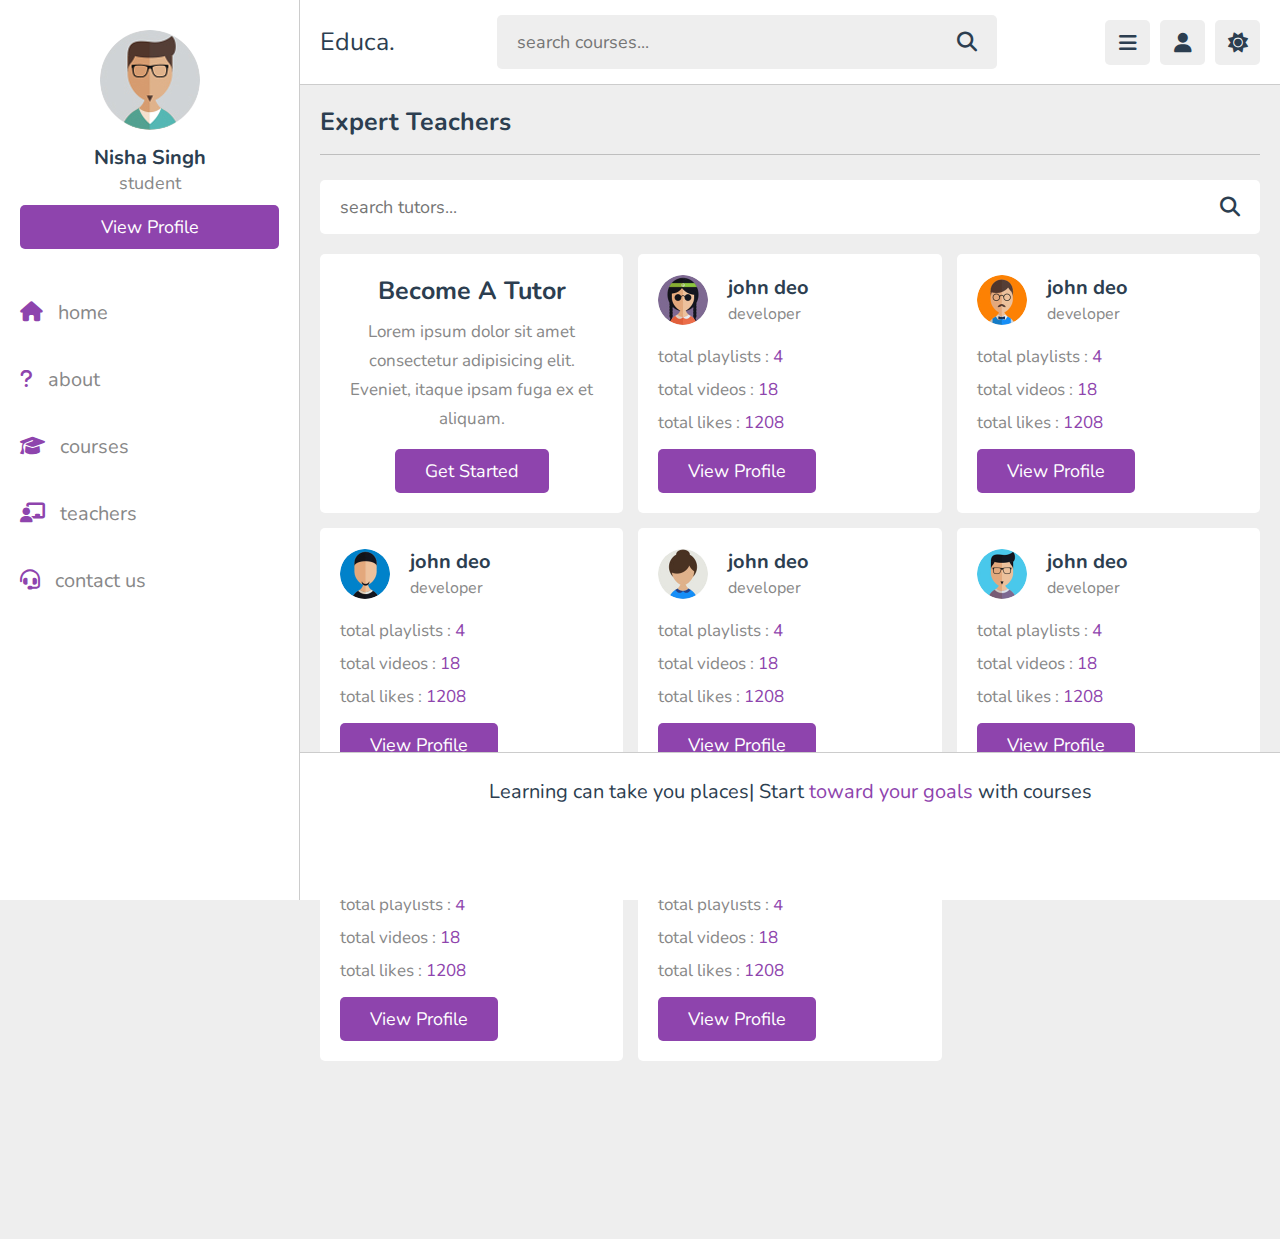
==== teachers.html @ 36679d9e "first commit" ====
<!DOCTYPE html>
<html lang="en">
<head>
   <meta charset="UTF-8">
   <meta http-equiv="X-UA-Compatible" content="IE=edge">
   <meta name="viewport" content="width=device-width, initial-scale=1.0">
   <title>teachers</title>

   <!-- font awesome cdn link  -->
   <link rel="stylesheet" href="https://cdnjs.cloudflare.com/ajax/libs/font-awesome/6.1.2/css/all.min.css">

   <!-- custom css file link  -->
   <link rel="stylesheet" href="css/style.css">

</head>
<body>

<header class="header">
   
   <section class="flex">

      <a href="home.html" class="logo">Educa.</a>

      <form action="search.html" method="post" class="search-form">
         <input type="text" name="search_box" required placeholder="search courses..." maxlength="100">
         <button type="submit" class="fas fa-search"></button>
      </form>

      <div class="icons">
         <div id="menu-btn" class="fas fa-bars"></div>
         <div id="search-btn" class="fas fa-search"></div>
         <div id="user-btn" class="fas fa-user"></div>
         <div id="toggle-btn" class="fas fa-sun"></div>
      </div>

      <div class="profile">
         <img src="images/pic-1.jpg" class="image" alt="">
         <h3 class="name">Nisha Singh</h3>
         <p class="role">student</p>
         <a href="profile.html" class="btn">view profile</a>
         <div class="flex-btn">
            <a href="login.html" class="option-btn">login</a>
            <a href="register.html" class="option-btn">register</a>
         </div>
      </div>

   </section>

</header>   

<div class="side-bar">

   <div id="close-btn">
      <i class="fas fa-times"></i>
   </div>

   <div class="profile">
      <img src="images/pic-1.jpg" class="image" alt="">
      <h3 class="name">Nisha Singh</h3>
      <p class="role">student</p>
      <a href="profile.html" class="btn">view profile</a>
   </div>

   <nav class="navbar">
      <a href="home.html"><i class="fas fa-home"></i><span>home</span></a>
      <a href="about.html"><i class="fas fa-question"></i><span>about</span></a>
      <a href="courses.html"><i class="fas fa-graduation-cap"></i><span>courses</span></a>
      <a href="teachers.html"><i class="fas fa-chalkboard-user"></i><span>teachers</span></a>
      <a href="contact.html"><i class="fas fa-headset"></i><span>contact us</span></a>
   </nav>

</div>

<section class="teachers">

   <h1 class="heading">expert teachers</h1>

   <form action="" method="post" class="search-tutor">
      <input type="text" name="search_box" placeholder="search tutors..." required maxlength="100">
      <button type="submit" class="fas fa-search" name="search_tutor"></button>
   </form>

   <div class="box-container">

      <div class="box offer">
         <h3>become a tutor</h3>
         <p>Lorem ipsum dolor sit amet consectetur adipisicing elit. Eveniet, itaque ipsam fuga ex et aliquam.</p>
         <a href="register.html" class="inline-btn">get started</a>
      </div>

      <div class="box">
         <div class="tutor">
            <img src="images/pic-2.jpg" alt="">
            <div>
               <h3>john deo</h3>
               <span>developer</span>
            </div>
         </div>
         <p>total playlists : <span>4</span></p>
         <p>total videos : <span>18</span></p>
         <p>total likes : <span>1208</span></p>
         <a href="teacher_profile.html" class="inline-btn">view profile</a>
      </div>

      <div class="box">
         <div class="tutor">
            <img src="images/pic-3.jpg" alt="">
            <div>
               <h3>john deo</h3>
               <span>developer</span>
            </div>
         </div>
         <p>total playlists : <span>4</span></p>
         <p>total videos : <span>18</span></p>
         <p>total likes : <span>1208</span></p>
         <a href="teacher_profile.html" class="inline-btn">view profile</a>
      </div>

      <div class="box">
         <div class="tutor">
            <img src="images/pic-4.jpg" alt="">
            <div>
               <h3>john deo</h3>
               <span>developer</span>
            </div>
         </div>
         <p>total playlists : <span>4</span></p>
         <p>total videos : <span>18</span></p>
         <p>total likes : <span>1208</span></p>
         <a href="teacher_profile.html" class="inline-btn">view profile</a>
      </div>

      <div class="box">
         <div class="tutor">
            <img src="images/pic-5.jpg" alt="">
            <div>
               <h3>john deo</h3>
               <span>developer</span>
            </div>
         </div>
         <p>total playlists : <span>4</span></p>
         <p>total videos : <span>18</span></p>
         <p>total likes : <span>1208</span></p>
         <a href="teacher_profile.html" class="inline-btn">view profile</a>
      </div>

      <div class="box">
         <div class="tutor">
            <img src="images/pic-6.jpg" alt="">
            <div>
               <h3>john deo</h3>
               <span>developer</span>
            </div>
         </div>
         <p>total playlists : <span>4</span></p>
         <p>total videos : <span>18</span></p>
         <p>total likes : <span>1208</span></p>
         <a href="teacher_profile.html" class="inline-btn">view profile</a>
      </div>

      <div class="box">
         <div class="tutor">
            <img src="images/pic-7.jpg" alt="">
            <div>
               <h3>john deo</h3>
               <span>developer</span>
            </div>
         </div>
         <p>total playlists : <span>4</span></p>
         <p>total videos : <span>18</span></p>
         <p>total likes : <span>1208</span></p>
         <a href="teacher_profile.html" class="inline-btn">view profile</a>
      </div>

      <div class="box">
         <div class="tutor">
            <img src="images/pic-8.jpg" alt="">
            <div>
               <h3>john deo</h3>
               <span>developer</span>
            </div>
         </div>
         <p>total playlists : <span>4</span></p>
         <p>total videos : <span>18</span></p>
         <p>total likes : <span>1208</span></p>
         <a href="teacher_profile.html" class="inline-btn">view profile</a>
      </div>

   </div>

</section>


<footer class="footer">

   Learning can take you places| Start <span> toward your goals</span> with courses
</footer>

<!-- custom js file link  -->
<script src="js/script.js"></script>

   
</body>
</html>
---- css/style.css ----
@import url('https://fonts.googleapis.com/css2?family=Nunito:wght@200;300;400;500;600;700&display=swap');

:root{
   --main-color:#8e44ad;
   --red:#e74c3c;
   --orange:#f39c12;
   --light-color:#888;
   --light-bg:#eee;
   --black:#2c3e50;
   --white:#fff;
   --border:.1rem solid rgba(0,0,0,.2);
}

*{
   font-family: 'Nunito', sans-serif;
   margin:0; padding:0;
   box-sizing: border-box;
   outline: none; border:none;
   text-decoration: none;
}

*::selection{
   background-color: var(--main-color);
   color:#fff;
}

html{
   font-size: 62.5%;
   overflow-x: hidden;
}

html::-webkit-scrollbar{
   width: 1rem;
   height: .5rem;
}

html::-webkit-scrollbar-track{
   background-color: transparent;
}

html::-webkit-scrollbar-thumb{
   background-color: var(--main-color);
}

body{
   background-color: var(--light-bg);
   padding-left: 30rem;
}

body.dark{
   --light-color:#aaa;
   --light-bg:#333;
   --black:#fff;
   --white:#222;
   --border:.1rem solid rgba(255,255,255,.2);
}

body.active{
   padding-left: 0;
}

section{
   padding:2rem;
   margin: 0 auto;
   max-width: 1200px;
}

.heading{
   font-size: 2.5rem;
   color:var(--black);
   margin-bottom: 2.5rem;
   border-bottom: var(--border);
   padding-bottom: 1.5rem;
   text-transform: capitalize;
}

.inline-btn,
.inline-option-btn,
.inline-delete-btn,
.btn,
.delete-btn,
.option-btn{
   border-radius: .5rem;
   color:#fff;
   font-size: 1.8rem;
   cursor: pointer;
   text-transform: capitalize;
   padding:1rem 3rem;
   text-align: center;
   margin-top: 1rem;
}

.btn,
.delete-btn,
.option-btn{
   display: block;
   width: 100%;
}

.inline-btn,
.inline-option-btn,
.inline-delete-btn{
   display: inline-block;
}

.btn,
.inline-btn{
   background-color: var(--main-color);
}

.option-btn,
.inline-option-btn{
   background-color:var(--orange);
}

.delete-btn,
.inline-delete-btn{
   background-color: var(--red);
}

.inline-btn:hover,
.inline-option-btn:hover,
.inline-delete-btn:hover,
.btn:hover,
.delete-btn:hover,
.option-btn:hover{
   background-color: var(--black);
   color: var(--white);
}

.flex-btn{
   display: flex;
   gap: 1rem;
}

.header{
   position: sticky;
   top:0; left:0; right: 0;
   background-color: var(--white);
   z-index: 1000;
   border-bottom: var(--border);
}

.header .flex{
   display: flex;
   align-items: center;
   justify-content: space-between;
   position: relative;
   padding: 1.5rem 2rem;
}

.header .flex .logo{
   font-size: 2.5rem;
   color: var(--black);
}

.header .flex .search-form{
   width: 50rem;
   border-radius: .5rem;
   background-color: var(--light-bg);
   padding:1.5rem 2rem;
   display: flex;
   gap:2rem;

}

.header .flex .search-form input{
   width: 100%;
   font-size: 1.8rem;
   color:var(--black);
   background:none;
}

.header .flex .search-form button{
   background:none;
   font-size: 2rem;
   cursor: pointer;
   color:var(--black);
}

.header .flex .search-form button:hover{
   color: var(--main-color);
}

.header .flex .icons div{
   font-size: 2rem;
   color:var(--black);
   background-color: var(--light-bg);
   border-radius: .5rem;
   height: 4.5rem;
   width: 4.5rem;
   line-height: 4.5rem;
   cursor: pointer;
   text-align: center;
   margin-left: .7rem;
}

.header .flex .icons div:hover{
   background-color: var(--black);
   color:var(--white);
}

.header .flex .profile{
   position: absolute;
   top:120%; right: 2rem;
   background-color: var(--white);
   border-radius: .5rem;
   padding: 1.5rem;
   text-align: center;
   overflow: hidden;
   transform-origin: top right;
   transform: scale(0);
   transition: .2s linear;
   width: 30rem;
}

.header .flex .profile.active{
   transform: scale(1);
}

.header .flex .profile .image{
   height: 10rem;
   width: 10rem;
   border-radius: 50%;
   object-fit: contain;
   margin-bottom: 1rem;
}

.header .flex .profile .name{
   font-size: 2rem;
   color:var(--black);
   overflow: hidden;
   text-overflow: ellipsis;
   white-space: nowrap;
}

.header .flex .profile .role{
   font-size: 1.8rem;
   color: var(--light-color);
}

#search-btn{
   display: none;
}

.side-bar{
   position: fixed;
   top: 0; left: 0;
   width: 30rem;
   background-color: var(--white);
   height: 100vh;
   border-right: var(--border);
   z-index: 1200;
}

.side-bar #close-btn{
   text-align: right;
   padding: 2rem;
   display: none;
}

.side-bar #close-btn i{
   text-align: right;
   font-size: 2.5rem;
   background:var(--red);
   border-radius: .5rem;
   color:var(--white);
   cursor: pointer;
   height: 4.5rem;
   width: 4.5rem;
   line-height: 4.5rem;
   text-align: center;
}

.side-bar #close-btn i:hover{
   background-color: var(--black);
}

.side-bar .profile{
   padding:3rem 2rem;
   text-align: center;
}

.side-bar .profile .image{
   height: 10rem;
   width: 10rem;
   border-radius: 50%;
   object-fit: contain;
   margin-bottom: 1rem;
}

.side-bar .profile .name{
   font-size: 2rem;
   color:var(--black);
   overflow: hidden;
   text-overflow: ellipsis;
   white-space: nowrap;
}

.side-bar .profile .role{
   font-size: 1.8rem;
   color: var(--light-color);
}

.side-bar .navbar a{
   display: block;
   padding: 2rem;
   font-size: 2rem;
}

.side-bar .navbar a i{
   margin-right: 1.5rem;
   color:var(--main-color);
   transition: .2s linear;
}

.side-bar .navbar a span{
   color:var(--light-color);
}

.side-bar .navbar a:hover{
   background-color: var(--light-bg);
}

.side-bar .navbar a:hover i{
   margin-right: 2.5rem;
}

.side-bar.active{
   left: -30rem;
}

.home-grid .box-container{
   display: grid;
   grid-template-columns: repeat(auto-fit, 27.5rem);
   gap:1.5rem;
   justify-content: center;
   align-items: flex-start;
}

.home-grid .box-container .box{
   background-color: var(--white);
   border-radius: .5rem;
   padding:2rem;
}

.home-grid .box-container .box .title{
   font-size: 2rem;
   color: var(--black);
   text-transform: capitalize;
}

.home-grid .box-container .box .flex{
   display: flex;
   flex-wrap: wrap;
   gap: 1.5rem;
   margin-top: 2rem;
}

.home-grid .box-container .flex a{
   background-color: var(--light-bg);
   border-radius: .5rem;
   padding: 1rem 1.5rem;
   font-size: 1.5rem;
}

.home-grid .box-container .flex a i{
   margin-right: 1rem;
   color:var(--black);
}

.home-grid .box-container .flex a span{
   color:var(--light-color);
}

.home-grid .box-container .flex a:hover{
   background-color: var(--black);
}

.home-grid .box-container .flex a:hover span{
   color:var(--white);
}

.home-grid .box-container .flex a:hover i{
   color:var(--white);
}

.home-grid .box-container .tutor{
   padding: 1rem 0;
   font-size: 1.8rem;
   color:var(--light-color);
   line-height: 2;
}

.home-grid .box-container .likes{
   color:var(--light-color);
   font-size: 1.7rem;
   margin-top: 1.5rem;
}

.home-grid .box-container .likes span{
   color:var(--main-color);
}

.about .row{
   display: flex;
   align-items: center;
   flex-wrap: wrap;
   gap:1.5rem;
}

.about .row .image{
   flex: 1 1 40rem;
}

.about .row .image img{
   width: 100%;
   height: 50rem;
}

.about .row .content{
   flex: 1 1 40rem;
}

.about .row .content p{
   font-size: 1.7rem;
   line-height: 2;
   color: var(--light-color);
   padding: 1rem 0;
}

.about .row .content h3{
   font-size: 3rem;
   color:var(--black);
   text-transform: capitalize;
}

.about .box-container{
   display: grid;
   grid-template-columns: repeat(auto-fit, minmax(27rem, 1fr));
   gap:1.5rem;
   justify-content: center;
   align-items: flex-start;
   margin-top: 3rem;
}

.about .box-container .box{
   border-radius: .5rem;
   background-color: var(--white);
   padding: 2rem;
   display: flex;
   align-items: center;
   gap: 2.5rem;
}

.about .box-container .box i{
   font-size: 4rem;
   color: var(--main-color);
}

.about .box-container .box h3{
   font-size: 2.5rem;
   color: var(--black);
   margin-bottom: .3rem;
}

.about .box-container .box p{
   font-size: 1.7rem;
   color:var(--light-color);
}

.reviews .box-container{
   display: grid;
   grid-template-columns: repeat(auto-fit, minmax(30rem, 1fr));
   gap:1.5rem;
   justify-content: center;
   align-items: flex-start;
}

.reviews .box-container .box{
   border-radius: .5rem;
   background-color: var(--white);
   padding: 2rem;
}

.reviews .box-container .box p{
   line-height: 1.7;
   font-size: 1.7rem;
   color: var(--light-color);
}

.reviews .box-container .box .student{
   margin-top: 2rem;
   display: flex;
   align-items: center;
   gap: 1.5rem;
}

.reviews .box-container .box .student img{
   height: 5rem;
   width: 5rem;
   object-fit: cover;
   border-radius: 50%;
}

.reviews .box-container .box .student h3{
   font-size: 2rem;
   color: var(--black);
   margin-bottom: .3rem;
}

.reviews .box-container .box .student .stars{
   font-size: 1.5rem;
   color:var(--orange);
}

.courses .box-container{
   display: grid;
   grid-template-columns: repeat(auto-fit, minmax(30rem, 1fr));
   gap:1.5rem;
   justify-content: center;
   align-items: flex-start;
}

.courses .box-container .box{
   border-radius: .5rem;
   background-color: var(--white);
   padding: 2rem;
}

.courses .box-container .box .tutor{
   display: flex;
   align-items: center;
   gap: 1.5rem;
   margin-bottom: 2.5rem;
}

.courses .box-container .box .tutor img{
   height: 5rem;
   width: 5rem;
   border-radius: 50%;
   object-fit: cover;
}

.courses .box-container .box .tutor h3{
   font-size: 1.8rem;
   color: var(--black);
   margin-bottom: .2rem;
}

.courses .box-container .box .tutor span{
   font-size: 1.3rem;
   color:var(--light-color);
}

.courses .box-container .box .thumb{
   position: relative;
}

.courses .box-container .box .thumb span{
   position: absolute;
   top:1rem; left: 1rem;
   border-radius: .5rem;
   padding: .5rem 1.5rem;
   background-color: rgba(0,0,0,.3);
   color: #fff;
   font-size: 1.5rem;
}

.courses .box-container .box .thumb img{
   width: 100%;
   height: 20rem;
   object-fit: cover;
   border-radius: .5rem;
}

.courses .box-container .box .title{
   font-size: 2rem;
   color: var(--black);
   padding-bottom: .5rem;
   padding-top: 1rem;
}

.courses .more-btn{
   text-align: center;
   margin-top: 2rem;
}

.playlist-details .row{
   display: flex;
   align-items: flex-end;
   gap:3rem;
   flex-wrap: wrap;
   background-color: var(--white);
   padding: 2rem;
}

.playlist-details .row .column{
   flex: 1 1 40rem;
}

.playlist-details .row .column .save-playlist{
   margin-bottom: 1.5rem;
}

.playlist-details .row .column .save-playlist button{
   border-radius: .5rem;
   background-color: var(--light-bg);
   padding:1rem 1.5rem;
   cursor: pointer;
}

.playlist-details .row .column .save-playlist button i{
   font-size: 2rem;
   color:var(--black);
   margin-right: .8rem;
}

.playlist-details .row .column .save-playlist button span{
   font-size: 1.8rem;
   color:var(--light-color);
}

.playlist-details .row .column .save-playlist button:hover{
   background-color: var(--black);
}

.playlist-details .row .column .save-playlist button:hover i{
   color:var(--white);
}

.playlist-details .row .column .save-playlist button:hover span{
   color:var(--white);
}

.playlist-details .row .column .thumb{
   position: relative;
}

.playlist-details .row .column .thumb span{
   font-size: 1.8rem;
   color: #fff;
   background-color: rgba(0,0,0,.3);
   border-radius: .5rem;
   position: absolute;
   top: 1rem; left: 1rem;
   padding: .5rem 1.5rem;
}

.playlist-details .row .column .thumb img{
   height: 30rem;
   width: 100%;
   object-fit: cover;
   border-radius: .5rem;
}

.playlist-details .row .column .tutor{
   display: flex;
   align-items: center;
   gap: 2rem;
   margin-bottom: 2rem;
}

.playlist-details .row .column .tutor img{
   height: 7rem;
   width: 7rem;
   border-radius: 50%;
   object-fit: cover;
}

.playlist-details .row .column .tutor h3{
   font-size: 2rem;
   color:var(--black);
   margin-bottom: .2rem;
}

.playlist-details .row .column .tutor span{
   font-size: 1.5rem;
   color: var(--light-color);
}

.playlist-details .row .column .details h3{
   font-size: 2rem;
   color: var(--black);
   text-transform: capitalize;
}

.playlist-details .row .column .details p{
   padding: 1rem 0;
   line-height: 2;
   font-size: 1.8rem;
   color: var(--light-color);
}

.playlist-videos .box-container{
   display: grid;
   grid-template-columns: repeat(auto-fit, minmax(30rem, 1fr));
   gap:1.5rem;
   justify-content: center;
   align-items: flex-start;
}

.playlist-videos .box-container .box{
   background-color: var(--white);
   border-radius: .5rem;
   padding: 2rem;
   position: relative;
}

.playlist-videos .box-container .box i{
   position: absolute;
   top: 2rem; left: 2rem; right: 2rem;
   height: 20rem;
   border-radius: .5rem;
   background-color: rgba(0,0,0,.3);
   display: flex;
   align-items: center;
   justify-content: center;
   font-size: 5rem;
   color: #fff;
   display: none;
}

.playlist-videos .box-container .box:hover i{
   display: flex;
}

.playlist-videos .box-container .box img{
   width: 100%;
   height: 20rem;
   object-fit: cover;
   border-radius: .5rem;
}

.playlist-videos .box-container .box h3{
   margin-top: 1.5rem;
   font-size: 1.8rem;
   color: var(--black);
}

.playlist-videos .box-container .box:hover h3{
   color: var(--main-color);
}

.watch-video .video-container{
   background-color: var(--white);
   border-radius: .5rem;
   padding: 2rem;
}

.watch-video .video-container .video{
   position: relative;
   margin-bottom: 1.5rem;
}

.watch-video .video-container .video video{
   border-radius: .5rem;
   width: 100%;
   object-fit: contain;
   background-color: #000;
}

.watch-video .video-container .title{
   font-size: 2rem;
   color: var(--black);
}

.watch-video .video-container .info{
   display: flex;
   margin-top: 1.5rem;
   margin-bottom: 2rem;
   border-bottom: var(--border);
   padding-bottom: 1.5rem;
   gap: 2.5rem;
   align-items: center;
}

.watch-video .video-container .info p{
   font-size: 1.6rem;
}

.watch-video .video-container .info p span{
   color: var(--light-color);
}

.watch-video .video-container .info i{
   margin-right: 1rem;
   color: var(--main-color);
}

.watch-video .video-container .tutor{
   display: flex;
   align-items: center;
   gap: 2rem;
   margin-bottom: 1rem;
}

.watch-video .video-container .tutor img{
   border-radius: 50%;
   height: 5rem;
   width: 5rem;
   object-fit: cover;
}

.watch-video .video-container .tutor h3{
   font-size: 2rem;
   color: var(--black);
   margin-bottom: .2rem;
}

.watch-video .video-container .tutor span{
   font-size: 1.5rem;
   color: var(--light-color);
}

.watch-video .video-container .flex{
   display: flex;
   align-items: center;
   justify-content: space-between;
   gap: 1.5rem;
}

.watch-video .video-container .flex button{
   border-radius: .5rem;
   padding: 1rem 1.5rem;
   font-size: 1.8rem;
   cursor: pointer;
   background-color: var(--light-bg);
}

.watch-video .video-container .flex button i{
   margin-right: 1rem;
   color: var(--black);
}

.watch-video .video-container .flex button span{
   color: var(--light-color);
}

.watch-video .video-container .flex button:hover{
   background-color: var(--black);
}

.watch-video .video-container .flex button:hover i{
   color: var(--white);
}

.watch-video .video-container .flex button:hover span{
   color: var(--white);
}

.watch-video .video-container .description{
   line-height: 1.5;
   font-size: 1.7rem;
   color: var(--light-color);
   margin-top: 2rem;
}

.comments .add-comment{
   background-color: var(--white);
   border-radius: .5rem;
   padding: 2rem;
   margin-bottom: 3rem;
}

.comments .add-comment h3{
   font-size: 2rem;
   color: var(--black);
   margin-bottom: 1rem;
}

.comments .add-comment textarea{
   height: 20rem;
   resize: none;
   background-color: var(--light-bg);
   border-radius: .5rem;
   border: var(--border);
   padding: 1.4rem;
   font-size: 1.8rem;
   color: var(--black);
   width: 100%;
   margin: .5rem 0;
}

.comments .box-container{
   display: grid;
   gap: 2.5rem;
   background-color: var(--white);
   padding: 2rem;
   border-radius: .5rem;
}

.comments .box-container .box .user{
   display: flex;
   align-items: center;
   gap: 1.5rem;
   margin-bottom: 2rem;
}

.comments .box-container .box .user img{
   height: 5rem;
   width: 5rem;
   border-radius: 50%;
}

.comments .box-container .box .user h3{
   font-size: 2rem;
   color: var(--black);
   margin-bottom: .2rem;
}

.comments .box-container .box .user span{
   font-size: 1.5rem;
   color: var(--light-color);
}

.comments .box-container .box .comment-box{
   border-radius: .5rem;
   background-color: var(--light-bg);
   padding:1rem 1.5rem;
   white-space: pre-line;
   margin: .5rem 0;
   font-size: 1.8rem;
   color: var(--black);
   line-height: 1.5;
   position: relative;
   z-index: 0;
}

.comments .box-container .box .comment-box::before{
   content: '';
   position: absolute;
   top: -1rem; left: 1.5rem;
   background-color: var(--light-bg);
   height: 1.2rem;
   width: 2rem;
   clip-path: polygon(50% 0%, 0% 100%, 100% 100%);
}

.teachers .search-tutor{
   margin-bottom: 2rem;
   border-radius: .5rem;
   background-color: var(--white);
   padding: 1.5rem 2rem;
   display: flex;
   align-items: center;
   gap: 1.5rem;
}

.teachers .search-tutor input{
   width: 100%;
   background: none;
   font-size: 1.8rem;
   color: var(--black);
}

.teachers .search-tutor button{
   font-size: 2rem;
   color: var(--black);
   cursor: pointer;
   background:none;
}

.teachers .search-tutor button:hover{
   color: var(--main-color);
}

.teachers .box-container{
   display: grid;
   grid-template-columns: repeat(auto-fit, minmax(30rem, 1fr));
   gap:1.5rem;
   justify-content: center;
   align-items: flex-start;
}

.teachers .box-container .box{
   background-color: var(--white);
   border-radius: .5rem;
   padding: 2rem;
}

.teachers .box-container .offer{
   text-align: center;
}

.teachers .box-container .offer h3{
   font-size: 2.5rem;
   color: var(--black);
   text-transform: capitalize;
   padding-bottom: .5rem;
}

.teachers .box-container .offer p{
   line-height: 1.7;
   padding: .5rem 0;
   color: var(--light-color);
   font-size: 1.7rem;
}

.teachers .box-container .box .tutor{
   display: flex;
   align-items: center;
   gap:2rem;
   margin-bottom: 1.5rem;
}

.teachers .box-container .box .tutor img{
   height: 5rem;
   width: 5rem;
   border-radius: 50%;
}

.teachers .box-container .box .tutor h3{
   font-size: 2rem;
   color: var(--black);
   margin-bottom: .2rem;
}

.teachers .box-container .box .tutor span{
   font-size: 1.6rem;
   color: var(--light-color);
}

.teachers .box-container .box p{
   padding: .5rem 0;
   font-size: 1.7rem;
   color: var(--light-color);
}

.teachers .box-container .box p span{
   color: var(--main-color);
}

.teacher-profile .details{
   text-align: center;
   background-color: var(--white);
   border-radius: .5rem;
   padding: 2rem;
}

.teacher-profile .details .tutor img{
   height: 10rem;
   width: 10rem;
   border-radius: 50%;
   object-fit: cover;
   margin-bottom: 1rem;
}

.teacher-profile .details .tutor h3{
   font-size: 2rem;
   color: var(--black);
}

.teacher-profile .details .tutor span{
   color: var(--light-color);
   font-size: 1.7rem;
}

.teacher-profile .details .flex{
   display: flex;
   flex-wrap: wrap;
   gap: 1.5rem;
   margin-top: 2rem;
}

.teacher-profile .details .flex p{
   flex: 1 1 20rem;
   border-radius: .5rem;
   background-color: var(--light-bg);
   padding: 1.2rem 2rem;
   font-size: 1.8rem;
   color: var(--light-color);
}

.teacher-profile .details .flex p span{
   color: var(--main-color);
}

.user-profile .info{
   background-color: var(--white);
   border-radius: .5rem;
   padding: 2rem;
}

.user-profile .info .user{
   text-align: center;
   margin-bottom: 2rem;
   padding: 1rem;
}

.user-profile .info .user img{
   height: 10rem;
   width: 10rem;
   border-radius: 50%;
   object-fit: cover;
   margin-bottom: 1rem;
}

.user-profile .info .user h3{
   font-size: 2rem;
   color: var(--black);
}

.user-profile .info .user p{
   font-size: 1.7rem;
   color: var(--light-color);
   padding: .3rem 0;
}

.user-profile .info .box-container{
   display: flex;
   flex-wrap: wrap;
   gap: 1.5rem;
}

.user-profile .info .box-container .box{
   background-color: var(--light-bg);
   border-radius: .5rem;
   padding: 2rem;
   flex: 1 1 25rem;
}

.user-profile .info .box-container .box .flex{
   display: flex;
   align-items: center;
   gap: 2rem;
   margin-bottom: 1rem;
}

.user-profile .info .box-container .box .flex i{
   font-size:2rem;
   color: var(--white);
   background-color: var(--black);
   text-align: center;
   border-radius: .5rem;
   height: 5rem;
   width: 5rem;
   line-height: 4.9rem;
}

.user-profile .info .box-container .box .flex span{
   font-size: 2.5rem;
   color: var(--main-color);
}

.user-profile .info .box-container .box .flex p{
   color: var(--light-color);
   font-size: 1.7rem;
}

.contact .row{
   display: flex;
   align-items: center;
   flex-wrap: wrap;
   gap: 1.5rem;
}

.contact .row .image{
   flex: 1 1 50rem;
}

.contact .row .image img{
   width: 100%;
}

.contact .row form{
   flex: 1 1 30rem;
   background-color: var(--white);
   padding: 2rem;
   text-align: center;
}

.contact .row form h3{
   margin-bottom: 1rem;
   text-transform: capitalize;
   color:var(--black);
   font-size: 2.5rem;
}

.contact .row form .box{
   width: 100%;
   border-radius: .5rem;
   background-color: var(--light-bg);
   margin: 1rem 0;
   padding: 1.4rem;
   font-size: 1.8rem;
   color: var(--black);
}

.contact .row form textarea{
   height: 20rem;
   resize: none;
}

.contact .box-container{
   display: grid;
   grid-template-columns: repeat(auto-fit, minmax(30rem, 1fr));
   gap:1.5rem;
   justify-content: center;
   align-items: flex-start;
   margin-top: 3rem;
}

.contact .box-container .box{
   text-align: center;
   background-color: var(--white);
   border-radius: .5rem;
   padding: 3rem;
}

.contact .box-container .box i{
   font-size: 3rem;
   color: var(--main-color);
   margin-bottom: 1rem;
}

.contact .box-container .box h3{
   font-size: 2rem;
   color:var(--black);
   margin: 1rem 0;
}

.contact .box-container .box a{
   display: block;
   padding-top: .5rem;
   font-size: 1.8rem;
   color: var(--light-color);
}

.contact .box-container .box a:hover{
   text-decoration: underline;
   color:var(--black);
}

.form-container{
   min-height: calc(100vh - 20rem);
   display: flex;
   align-items: center;
   justify-content: center;
}

.form-container form{
   background-color: var(--white);
   border-radius: .5rem;
   padding: 2rem;
   width: 50rem;
}

.form-container form h3{
   font-size: 2.5rem;
   text-transform: capitalize;
   color: var(--black);
   text-align: center;
}

.form-container form p{
   font-size: 1.7rem;
   color: var(--light-color);
   padding-top: 1rem;
}

.form-container form p span{
   color: var(--red);
}

.form-container form .box{
   font-size: 1.8rem;
   color: var(--black);
   border-radius: .5rem;
   padding: 1.4rem;
   background-color: var(--light-bg);
   width: 100%;
   margin: 1rem 0;
}






.footer{
   background-color: var(--white);
   border-top: var(--border);
   position: sticky;
   bottom: 0; left: 0; right: 0;
   text-align: center;
   font-size: 2rem;
   padding:2.5rem 2rem;
   color:var(--black);
   margin-top: 1rem;
   z-index: 1000;
   padding-bottom: 9.5rem;
}

.footer span{
   color:var(--main-color);
} 


@media (max-width:1200px){

   body{
      padding-left: 0;
   }

   .side-bar{
      left: -30rem;
      transition: .2s linear;
   }

   .side-bar #close-btn{
      display: block;
   }

   .side-bar.active{
      left: 0;
      box-shadow: 0 0 0 100vw rgba(0,0,0,.8);
      border-right: 0;
   }

}

@media (max-width:991px){

   html{
      font-size: 55%;
   }

}

@media (max-width:768px){

   #search-btn{
      display: inline-block;
   }

   .header .flex .search-form{
      position: absolute;
      top: 99%; left: 0; right: 0;
      border-top: var(--border);
      border-bottom: var(--border);
      background-color: var(--white);
      border-radius: 0;
      width: auto;
      padding: 2rem;
      clip-path: polygon(0 0, 100% 0, 100% 0, 0 0);
      transition: .2s linear;
   }

   .header .flex .search-form.active{
      clip-path: polygon(0 0, 100% 0, 100% 100%, 0 100%);
   }

}

 @media (max-width:450px){

   html{
      font-size: 50%;
   }

   .flex-btn{
      gap: 0;
      flex-flow: column;
   } 

   .home-grid .box-container{
      grid-template-columns: 1fr;
   }

   .about .row .image img{
      height: 25rem;
   }

}
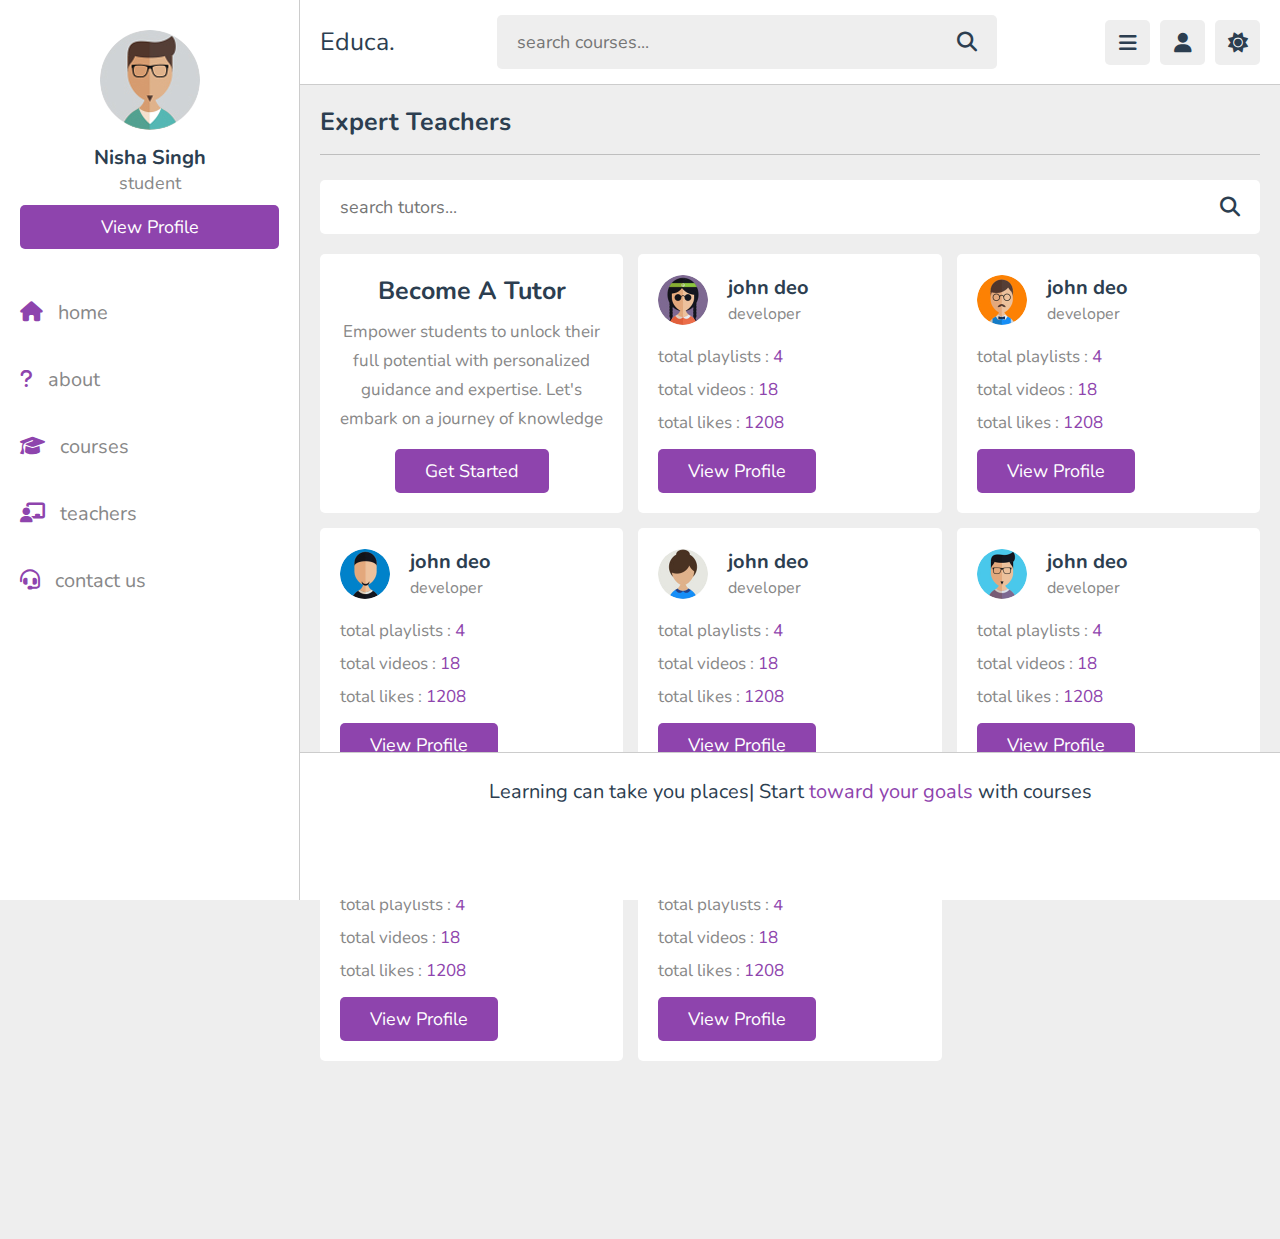
==== commit d62ba400: "commit" ====
--- a/teachers.html
+++ b/teachers.html
@@ -84,7 +84,8 @@
 
       <div class="box offer">
          <h3>become a tutor</h3>
-         <p>Lorem ipsum dolor sit amet consectetur adipisicing elit. Eveniet, itaque ipsam fuga ex et aliquam.</p>
+         <p>
+            Empower students to unlock their full potential with personalized guidance and expertise. Let's embark on a journey of knowledge </p>
          <a href="register.html" class="inline-btn">get started</a>
       </div>
 
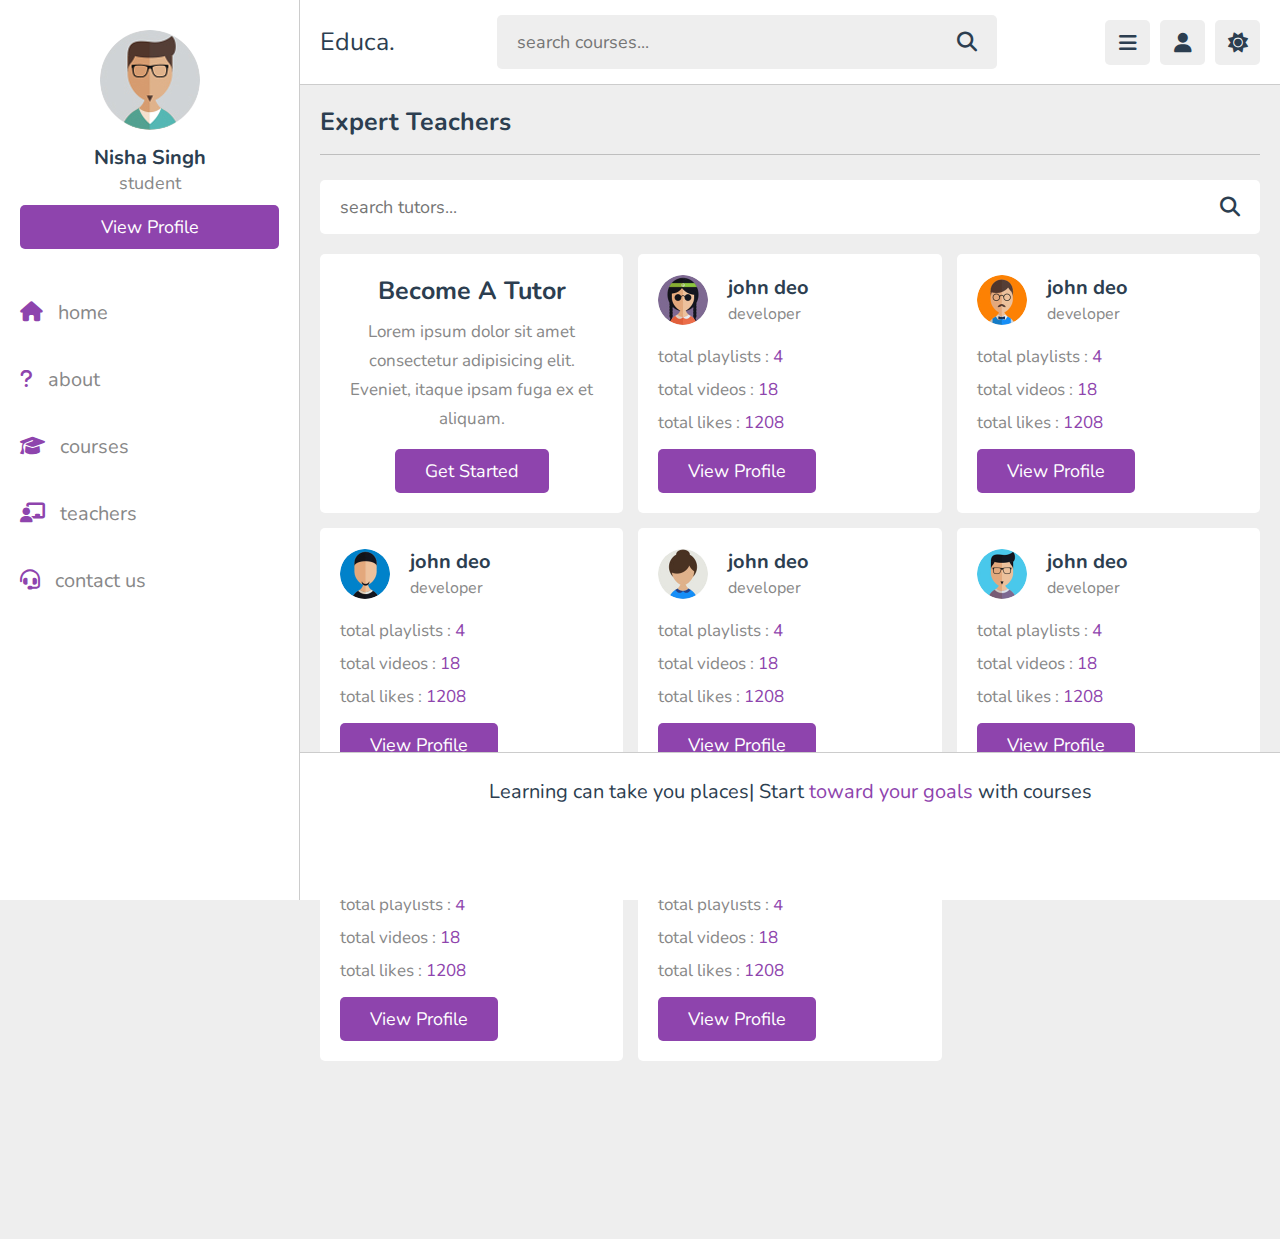
==== commit 7b33b23a: "Revert "Merge branch 'main' of https://github.com/Nisha03-wd/IEEE_Project"" ====
--- a/teachers.html
+++ b/teachers.html
@@ -84,8 +84,7 @@
 
       <div class="box offer">
          <h3>become a tutor</h3>
-         <p>
-            Empower students to unlock their full potential with personalized guidance and expertise. Let's embark on a journey of knowledge </p>
+         <p>Lorem ipsum dolor sit amet consectetur adipisicing elit. Eveniet, itaque ipsam fuga ex et aliquam.</p>
          <a href="register.html" class="inline-btn">get started</a>
       </div>
 
